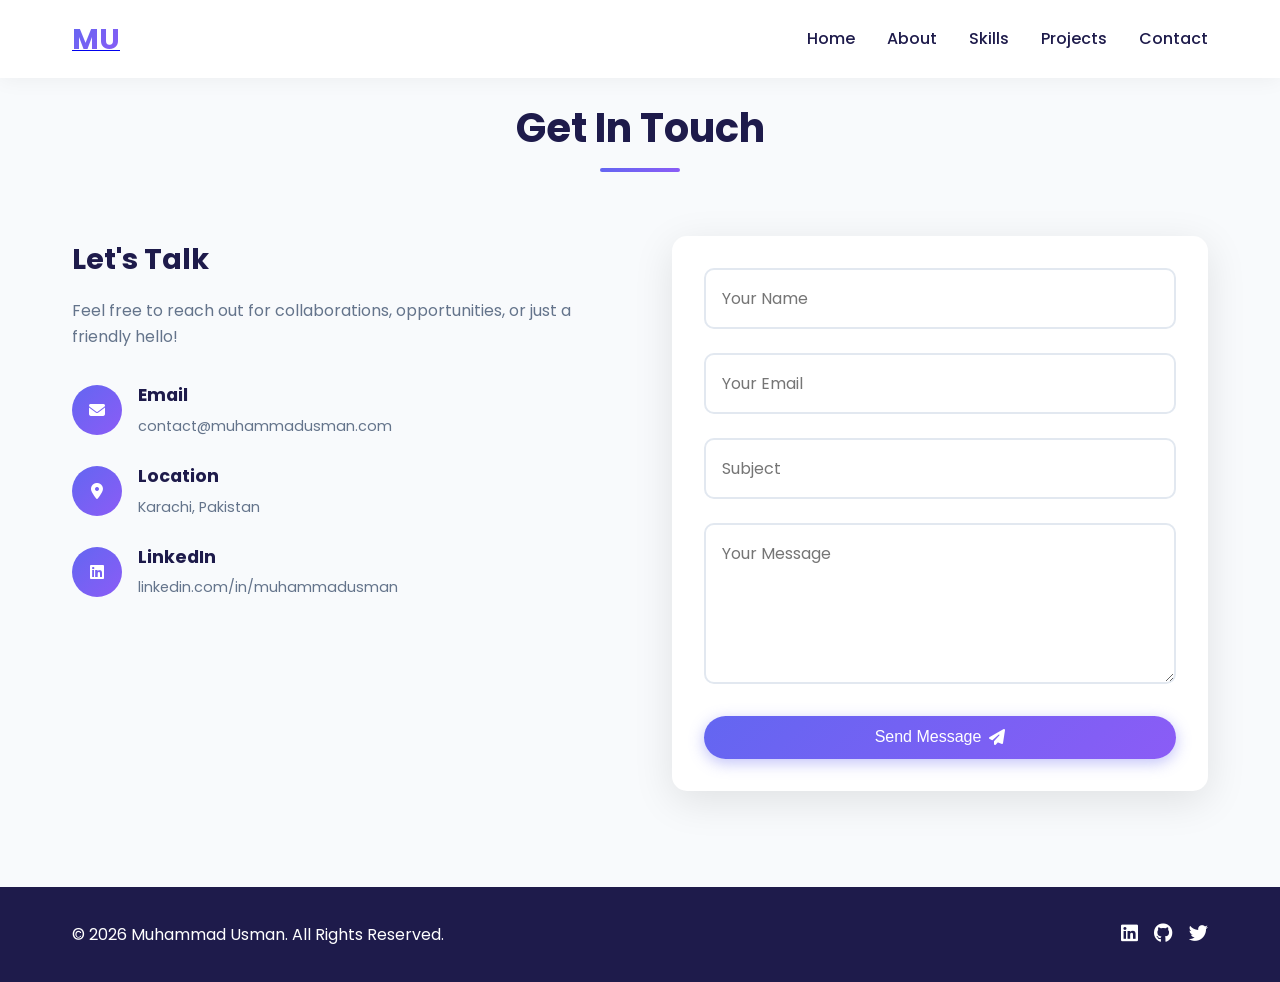
==== pages/contact.html @ c973c75c "Initial commit" ====
<!DOCTYPE html>
<html lang="en">
<head>
    <meta charset="UTF-8">
    <meta name="viewport" content="width=device-width, initial-scale=1.0">
    <title>Muhammad Usman | Contact</title>
    <link rel="stylesheet" href="../style.css">
    <link href="https://fonts.googleapis.com/css2?family=Poppins:wght@300;400;500;600;700&display=swap" rel="stylesheet">
    <link rel="stylesheet" href="https://cdnjs.cloudflare.com/ajax/libs/font-awesome/6.4.0/css/all.min.css">
</head>
<body>

    <!-- Navigation Bar -->
    <nav class="navbar">
        <div class="nav-container">
            <div class="logo">
                <a href="home.html"><span>MU</span></a>
            </div>
            <ul class="nav-menu">
                <li><a href="home.html" class="nav-link">Home</a></li>
                <li><a href="about.html" class="nav-link">About</a></li>
                <li><a href="skills.html" class="nav-link">Skills</a></li>
                <li><a href="projects.html" class="nav-link">Projects</a></li>
                <li><a href="contact.html" class="nav-link active">Contact</a></li>
            </ul>
            <div class="hamburger">
                <span></span>
                <span></span>
                <span></span>
            </div>
        </div>
    </nav>

    <!-- Contact Section -->
    <section class="contact-section page-section">
        <div class="container">
            <div class="section-header">
                <h2>Get In Touch</h2>
                <div class="underline"></div>
            </div>
            <div class="contact-content">
                <div class="contact-info">
                    <h3>Let's Talk</h3>
                    <p>Feel free to reach out for collaborations, opportunities, or just a friendly hello!</p>
                    <div class="contact-items">
                        <div class="contact-item">
                            <div class="contact-icon">
                                <i class="fas fa-envelope"></i>
                            </div>
                            <div class="contact-details">
                                <h4>Email</h4>
                                <span>contact@muhammadusman.com</span>
                            </div>
                        </div>
                        <div class="contact-item">
                            <div class="contact-icon">
                                <i class="fas fa-map-marker-alt"></i>
                            </div>
                            <div class="contact-details">
                                <h4>Location</h4>
                                <span>Karachi, Pakistan</span>
                            </div>
                        </div>
                        <div class="contact-item">
                            <div class="contact-icon">
                                <i class="fab fa-linkedin"></i>
                            </div>
                            <div class="contact-details">
                                <h4>LinkedIn</h4>
                                <span>linkedin.com/in/muhammadusman</span>
                            </div>
                        </div>
                    </div>
                </div>
                <form class="contact-form" id="contactForm">
                    <div class="form-group">
                        <input type="text" name="name" placeholder="Your Name" required>
                    </div>
                    <div class="form-group">
                        <input type="email" name="email" placeholder="Your Email" required>
                    </div>
                    <div class="form-group">
                        <input type="text" name="subject" placeholder="Subject" required>
                    </div>
                    <div class="form-group">
                        <textarea name="message" placeholder="Your Message" rows="5" required></textarea>
                    </div>
                    <button type="submit" class="btn primary-btn form-btn">
                        Send Message <i class="fas fa-paper-plane"></i>
                    </button>
                </form>
            </div>
        </div>
    </section>

    <!-- Footer -->
    <footer>
        <div class="container">
            <div class="footer-content">
                <p>&copy; 2026 Muhammad Usman. All Rights Reserved.</p>
                <div class="footer-social">
                    <a href="#"><i class="fab fa-linkedin"></i></a>
                    <a href="#"><i class="fab fa-github"></i></a>
                    <a href="#"><i class="fab fa-twitter"></i></a>
                </div>
            </div>
        </div>
    </footer>

    <script src="../script.js"></script>
</body>
</html>
---- style.css ----
* {
    margin: 0;
    padding: 0;
    box-sizing: border-box;
}

:root {
    --primary-color: #6366f1;
    --secondary-color: #8b5cf6;
    --dark-color: #1e1b4b;
    --light-color: #f8fafc;
    --text-color: #64748b;
    --gradient: linear-gradient(135deg, #6366f1 0%, #8b5cf6 100%);
    --box-shadow: 0 10px 40px rgba(0,0,0,0.1);
    --transition: all 0.3s ease;
}

html {
    scroll-behavior: smooth;
}

body {
    font-family: 'Poppins', sans-serif;
    background-color: #ffffff;
    color: var(--dark-color);
    line-height: 1.6;
    overflow-x: hidden;
}

.container {
    max-width: 1200px;
    margin: 0 auto;
    padding: 0 2rem;
}

/* Navigation */
.navbar {
    position: fixed;
    top: 0;
    width: 100%;
    z-index: 1000;
    background: rgba(255, 255, 255, 0.95);
    backdrop-filter: blur(10px);
    box-shadow: 0 2px 20px rgba(0,0,0,0.05);
    transition: var(--transition);
}

.nav-container {
    max-width: 1200px;
    margin: 0 auto;
    padding: 1rem 2rem;
    display: flex;
    justify-content: space-between;
    align-items: center;
}

.logo span {
    font-size: 1.8rem;
    font-weight: 700;
    background: var(--gradient);
    -webkit-background-clip: text;
    -webkit-text-fill-color: transparent;
    background-clip: text;
}

.nav-menu {
    display: flex;
    list-style: none;
    gap: 2rem;
}

.nav-link {
    text-decoration: none;
    color: var(--dark-color);
    font-weight: 500;
    position: relative;
    transition: var(--transition);
}

.nav-link::after {
    content: '';
    position: absolute;
    bottom: -5px;
    left: 0;
    width: 0;
    height: 2px;
    background: var(--gradient);
    transition: var(--transition);
}

.nav-link:hover::after,
.nav-link.active::after {
    width: 100%;
}

.nav-link:hover,
.nav-link.active {
    color: var(--primary-color);
}

.hamburger {
    display: none;
    flex-direction: column;
    cursor: pointer;
    gap: 5px;
}

.hamburger span {
    width: 25px;
    height: 3px;
    background: var(--dark-color);
    border-radius: 3px;
    transition: var(--transition);
}

/* Hero Section */
.hero-section {
    min-height: 100vh;
    display: flex;
    align-items: center;
    padding: 6rem 2rem 4rem;
    position: relative;
    background: linear-gradient(135deg, #f5f7ff 0%, #ffffff 100%);
    overflow: hidden;
}

.hero-content {
    max-width: 1200px;
    margin: 0 auto;
    width: 100%;
    display: grid;
    grid-template-columns: 1fr 1fr;
    gap: 4rem;
    align-items: center;
}

.greeting {
    font-size: 1.2rem;
    color: var(--primary-color);
    font-weight: 500;
    margin-bottom: 0.5rem;
}

.name {
    font-size: 3.5rem;
    font-weight: 700;
    line-height: 1.2;
    margin-bottom: 1rem;
    color: var(--dark-color);
}

.typing-container {
    font-size: 1.5rem;
    font-weight: 600;
    color: var(--secondary-color);
    margin-bottom: 1.5rem;
    min-height: 2rem;
}

.typing-text {
    border-right: 2px solid var(--secondary-color);
    padding-right: 5px;
    animation: blink 0.7s infinite;
}

@keyframes blink {
    0%, 100% { border-color: var(--secondary-color); }
    50% { border-color: transparent; }
}

.description {
    font-size: 1.1rem;
    color: var(--text-color);
    margin-bottom: 2rem;
    max-width: 500px;
}

.hero-buttons {
    display: flex;
    gap: 1rem;
    margin-bottom: 2rem;
    flex-wrap: wrap;
}

.btn {
    padding: 0.8rem 1.8rem;
    border-radius: 50px;
    font-weight: 500;
    text-decoration: none;
    display: inline-flex;
    align-items: center;
    gap: 0.5rem;
    transition: var(--transition);
    cursor: pointer;
    border: none;
    font-size: 1rem;
}

.primary-btn {
    background: var(--gradient);
    color: white;
    box-shadow: 0 4px 15px rgba(99, 102, 241, 0.4);
}

.primary-btn:hover {
    transform: translateY(-3px);
    box-shadow: 0 8px 25px rgba(99, 102, 241, 0.5);
}

.secondary-btn {
    background: transparent;
    color: var(--primary-color);
    border: 2px solid var(--primary-color);
}

.secondary-btn:hover {
    background: var(--primary-color);
    color: white;
    transform: translateY(-3px);
}

.social-links {
    display: flex;
    gap: 1rem;
}

.social-links a {
    width: 45px;
    height: 45px;
    border-radius: 50%;
    background: white;
    display: flex;
    align-items: center;
    justify-content: center;
    color: var(--dark-color);
    box-shadow: 0 3px 10px rgba(0,0,0,0.1);
    transition: var(--transition);
}

.social-links a:hover {
    background: var(--gradient);
    color: white;
    transform: translateY(-3px);
}

.hero-image {
    display: flex;
    justify-content: center;
    align-items: center;
}

.profile-circle {
    width: 350px;
    height: 350px;
    border-radius: 50%;
    background: var(--gradient);
    padding: 10px;
    animation: float 6s ease-in-out infinite;
}

.profile-inner {
    width: 100%;
    height: 100%;
    border-radius: 50%;
    background: linear-gradient(135deg, #e0e7ff 0%, #c7d2fe 100%);
    display: flex;
    align-items: center;
    justify-content: center;
}

@keyframes float {
    0%, 100% { transform: translateY(0); }
    50% { transform: translateY(-20px); }
}

.scroll-indicator {
    position: absolute;
    bottom: 2rem;
    left: 50%;
    transform: translateX(-50%);
    text-align: center;
    animation: bounce 2s infinite;
}

.scroll-indicator span {
    display: block;
    font-size: 0.9rem;
    color: var(--text-color);
    margin-bottom: 0.5rem;
}

@keyframes bounce {
    0%, 20%, 50%, 80%, 100% { transform: translateX(-50%) translateY(0); }
    40% { transform: translateX(-50%) translateY(-10px); }
    60% { transform: translateX(-50%) translateY(-5px); }
}

/* Section Common */
section {
    padding: 6rem 0;
}

.section-header {
    text-align: center;
    margin-bottom: 4rem;
}

.section-header h2 {
    font-size: 2.5rem;
    font-weight: 700;
    color: var(--dark-color);
    margin-bottom: 0.5rem;
}

.underline {
    width: 80px;
    height: 4px;
    background: var(--gradient);
    margin: 0 auto;
    border-radius: 2px;
}

/* About Section */
.about-section {
    background: white;
}

.about-content {
    display: grid;
    grid-template-columns: 1fr 1fr;
    gap: 4rem;
    align-items: center;
}

.about-card {
    width: 100%;
    height: 450px;
    background: linear-gradient(135deg, #e0e7ff 0%, #c7d2fe 100%);
    border-radius: 20px;
    box-shadow: var(--box-shadow);
}

.about-text h3 {
    font-size: 1.8rem;
    margin-bottom: 1.5rem;
    color: var(--dark-color);
}

.about-text p {
    color: var(--text-color);
    margin-bottom: 1.5rem;
}

.about-info {
    display: grid;
    grid-template-columns: 1fr 1fr;
    gap: 1rem;
    margin-top: 1.5rem;
}

.info-item span {
    color: var(--text-color);
}

/* Skills Section */
.skills-section {
    background: #f8fafc;
}

.skills-grid {
    display: grid;
    grid-template-columns: repeat(auto-fit, minmax(250px, 1fr));
    gap: 2rem;
}

.skill-card {
    background: white;
    padding: 2rem;
    border-radius: 15px;
    text-align: center;
    box-shadow: var(--box-shadow);
    transition: var(--transition);
}

.skill-card:hover {
    transform: translateY(-10px);
}

.skill-icon {
    font-size: 3rem;
    margin-bottom: 1rem;
    background: var(--gradient);
    -webkit-background-clip: text;
    -webkit-text-fill-color: transparent;
    background-clip: text;
}

.skill-card h4 {
    margin-bottom: 1rem;
    font-size: 1.2rem;
}

.skill-bar {
    width: 100%;
    height: 8px;
    background: #e2e8f0;
    border-radius: 10px;
    overflow: hidden;
}

.skill-progress {
    height: 100%;
    background: var(--gradient);
    border-radius: 10px;
    width: 0;
    transition: width 1.5s ease;
}

/* Projects Section */
.projects-section {
    background: white;
}

.projects-grid {
    display: grid;
    grid-template-columns: repeat(auto-fit, minmax(320px, 1fr));
    gap: 2rem;
}

.project-card {
    background: white;
    border-radius: 15px;
    overflow: hidden;
    box-shadow: var(--box-shadow);
    transition: var(--transition);
}

.project-card:hover {
    transform: translateY(-10px);
}

.project-image {
    height: 200px;
    background: linear-gradient(135deg, #e0e7ff 0%, #c7d2fe 100%);
    position: relative;
}

.project-overlay {
    position: absolute;
    top: 0;
    left: 0;
    width: 100%;
    height: 100%;
    background: rgba(99, 102, 241, 0.9);
    display: flex;
    align-items: center;
    justify-content: center;
    opacity: 0;
    transition: var(--transition);
}

.project-card:hover .project-overlay {
    opacity: 1;
}

.project-links {
    display: flex;
    gap: 1rem;
}

.project-link {
    width: 50px;
    height: 50px;
    background: white;
    border-radius: 50%;
    display: flex;
    align-items: center;
    justify-content: center;
    color: var(--primary-color);
    transition: var(--transition);
}

.project-link:hover {
    transform: scale(1.1);
}

.project-info {
    padding: 1.5rem;
}

.project-info h3 {
    margin-bottom: 0.5rem;
    color: var(--dark-color);
}

.project-info p {
    color: var(--text-color);
    font-size: 0.9rem;
    margin-bottom: 1rem;
}

.project-tags {
    display: flex;
    gap: 0.5rem;
    flex-wrap: wrap;
}

.tag {
    padding: 0.3rem 0.8rem;
    background: #f1f5f9;
    border-radius: 20px;
    font-size: 0.8rem;
    color: var(--primary-color);
}

/* Contact Section */
.contact-section {
    background: #f8fafc;
}

.contact-content {
    display: grid;
    grid-template-columns: 1fr 1fr;
    gap: 4rem;
}

.contact-info h3 {
    font-size: 1.8rem;
    margin-bottom: 1rem;
}

.contact-info p {
    color: var(--text-color);
    margin-bottom: 2rem;
}

.contact-item {
    display: flex;
    align-items: center;
    gap: 1rem;
    margin-bottom: 1.5rem;
}

.contact-icon {
    width: 50px;
    height: 50px;
    background: var(--gradient);
    border-radius: 50%;
    display: flex;
    align-items: center;
    justify-content: center;
    color: white;
}

.contact-details h4 {
    font-size: 1.1rem;
    margin-bottom: 0.2rem;
}

.contact-details span {
    color: var(--text-color);
    font-size: 0.9rem;
}

.contact-form {
    background: white;
    padding: 2rem;
    border-radius: 15px;
    box-shadow: var(--box-shadow);
}

.form-group {
    margin-bottom: 1.5rem;
}

.form-group input,
.form-group textarea {
    width: 100%;
    padding: 1rem;
    border: 2px solid #e2e8f0;
    border-radius: 10px;
    font-family: inherit;
    font-size: 1rem;
    transition: var(--transition);
}

.form-group input:focus,
.form-group textarea:focus {
    outline: none;
    border-color: var(--primary-color);
}

.form-btn {
    width: 100%;
    justify-content: center;
}

/* Footer */
footer {
    background: var(--dark-color);
    color: white;
    padding: 2rem 0;
}

.footer-content {
    display: flex;
    justify-content: space-between;
    align-items: center;
    flex-wrap: wrap;
    gap: 1rem;
}

.footer-social {
    display: flex;
    gap: 1rem;
}

.footer-social a {
    color: white;
    font-size: 1.2rem;
    transition: var(--transition);
}

.footer-social a:hover {
    color: var(--primary-color);
}

/* Back to Top */
.back-to-top {
    position: fixed;
    bottom: 2rem;
    right: 2rem;
    width: 50px;
    height: 50px;
    background: var(--gradient);
    border: none;
    border-radius: 50%;
    color: white;
    cursor: pointer;
    font-size: 1.2rem;
    box-shadow: 0 4px 15px rgba(99, 102, 241, 0.4);
    transition: var(--transition);
    opacity: 0;
    visibility: hidden;
    z-index: 999;
}

.back-to-top:hover {
    transform: translateY(-3px);
    box-shadow: 0 8px 25px rgba(99, 102, 241, 0.5);
}

/* Responsive Design */
@media (max-width: 992px) {
    .hero-content {
        grid-template-columns: 1fr;
        text-align: center;
        gap: 3rem;
    }

    .hero-text {
        order: 2;
    }

    .hero-image {
        order: 1;
    }

    .profile-circle {
        width: 280px;
        height: 280px;
    }

    .about-content {
        grid-template-columns: 1fr;
        gap: 3rem;
    }

    .contact-content {
        grid-template-columns: 1fr;
        gap: 3rem;
    }

    .hero-buttons {
        justify-content: center;
    }

    .social-links {
        justify-content: center;
    }
}

@media (max-width: 768px) {
    .nav-menu {
        position: fixed;
        left: -100%;
        top: 70px;
        flex-direction: column;
        background-color: white;
        width: 100%;
        text-align: center;
        transition: 0.3s;
        box-shadow: 0 10px 27px rgba(0, 0, 0, 0.05);
        padding: 2rem 0;
    }

    .nav-menu.active {
        left: 0;
    }

    .hamburger {
        display: flex;
    }

    .name {
        font-size: 2.5rem;
    }

    .typing-container {
        font-size: 1.2rem;
    }

    .section-header h2 {
        font-size: 2rem;
    }
}

@media (max-width: 576px) {
    .container {
        padding: 0 1rem;
    }

    .name {
        font-size: 2rem;
    }

    .profile-circle {
        width: 220px;
        height: 220px;
    }

    .skills-grid {
        grid-template-columns: 1fr;
    }

    .projects-grid {
        grid-template-columns: 1fr;
    }

    .about-info {
        grid-template-columns: 1fr;
    }
}
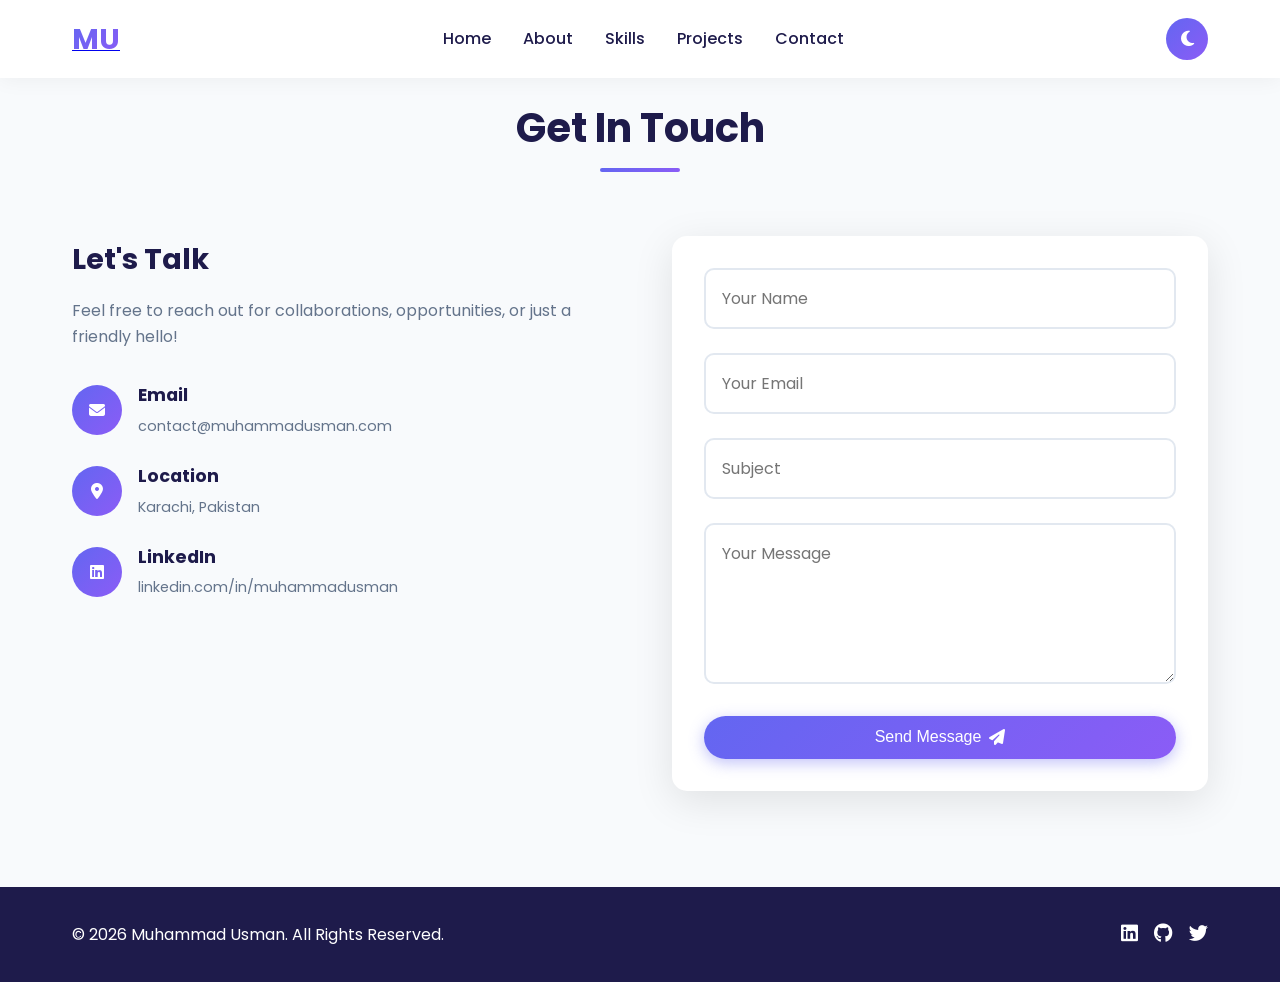
==== commit 6d85c51c: "Minnor Changes added" ====
--- a/pages/contact.html
+++ b/pages/contact.html
@@ -23,6 +23,9 @@
                 <li><a href="projects.html" class="nav-link">Projects</a></li>
                 <li><a href="contact.html" class="nav-link active">Contact</a></li>
             </ul>
+            <div class="theme-toggle">
+                <i class="fas fa-moon"></i>
+            </div>
             <div class="hamburger">
                 <span></span>
                 <span></span>
--- a/style.css
+++ b/style.css
@@ -1,7 +1,7 @@
 * {
-    margin: 0;
-    padding: 0;
-    box-sizing: border-box;
+  margin: 0;
+  padding: 0;
+  box-sizing: border-box;
 }
 
 :root {
@@ -13,741 +13,810 @@
     --gradient: linear-gradient(135deg, #6366f1 0%, #8b5cf6 100%);
     --box-shadow: 0 10px 40px rgba(0,0,0,0.1);
     --transition: all 0.3s ease;
+    
+    /* Light theme default */
+    --bg-primary: #ffffff;
+    --bg-secondary: #f8fafc;
+    --text-primary: #1e1b4b;
+    --text-secondary: #64748b;
+    --navbar-bg: rgba(255, 255, 255, 0.95);
+    --card-bg: #ffffff;
+    --border-color: #e2e8f0;
+}
+
+[data-theme="dark"] {
+    --bg-primary: #0f172a;
+    --bg-secondary: #1e293b;
+    --text-primary: #f8fafc;
+    --text-secondary: #94a3b8;
+    --navbar-bg: rgba(15, 23, 42, 0.95);
+    --card-bg: #1e293b;
+    --border-color: #334155;
+    --box-shadow: 0 10px 40px rgba(0,0,0,0.3);
 }
 
 html {
-    scroll-behavior: smooth;
+  scroll-behavior: smooth;
 }
 
 body {
-    font-family: 'Poppins', sans-serif;
-    background-color: #ffffff;
-    color: var(--dark-color);
-    line-height: 1.6;
-    overflow-x: hidden;
+  font-family: "Poppins", sans-serif;
+  background-color: var(--bg-primary);
+  color: var(--text-primary);
+  line-height: 1.6;
+  overflow-x: hidden;
+  transition: var(--transition);
 }
 
 .container {
-    max-width: 1200px;
-    margin: 0 auto;
-    padding: 0 2rem;
+  max-width: 1200px;
+  margin: 0 auto;
+  padding: 0 2rem;
 }
 
 /* Navigation */
 .navbar {
-    position: fixed;
-    top: 0;
-    width: 100%;
-    z-index: 1000;
-    background: rgba(255, 255, 255, 0.95);
-    backdrop-filter: blur(10px);
-    box-shadow: 0 2px 20px rgba(0,0,0,0.05);
-    transition: var(--transition);
+  position: fixed;
+  top: 0;
+  width: 100%;
+  z-index: 1000;
+  background: var(--navbar-bg);
+  backdrop-filter: blur(10px);
+  box-shadow: 0 2px 20px rgba(0, 0, 0, 0.05);
+  transition: var(--transition);
 }
 
 .nav-container {
-    max-width: 1200px;
-    margin: 0 auto;
-    padding: 1rem 2rem;
-    display: flex;
-    justify-content: space-between;
-    align-items: center;
-}
-
-.logo span {
-    font-size: 1.8rem;
-    font-weight: 700;
+  max-width: 1200px;
+  margin: 0 auto;
+  padding: 1rem 2rem;
+  display: flex;
+  justify-content: space-between;
+  align-items: center;
+  gap: 1.5rem;
+}
+
+/* Theme Toggle Button */
+.theme-toggle {
     background: var(--gradient);
-    -webkit-background-clip: text;
-    -webkit-text-fill-color: transparent;
-    background-clip: text;
-}
-
-.nav-menu {
-    display: flex;
-    list-style: none;
-    gap: 2rem;
-}
-
-.nav-link {
-    text-decoration: none;
-    color: var(--dark-color);
-    font-weight: 500;
-    position: relative;
-    transition: var(--transition);
-}
-
-.nav-link::after {
-    content: '';
-    position: absolute;
-    bottom: -5px;
-    left: 0;
-    width: 0;
-    height: 2px;
-    background: var(--gradient);
-    transition: var(--transition);
-}
-
-.nav-link:hover::after,
-.nav-link.active::after {
-    width: 100%;
-}
-
-.nav-link:hover,
-.nav-link.active {
-    color: var(--primary-color);
-}
-
-.hamburger {
-    display: none;
-    flex-direction: column;
-    cursor: pointer;
-    gap: 5px;
-}
-
-.hamburger span {
-    width: 25px;
-    height: 3px;
-    background: var(--dark-color);
-    border-radius: 3px;
-    transition: var(--transition);
-}
-
-/* Hero Section */
-.hero-section {
-    min-height: 100vh;
-    display: flex;
-    align-items: center;
-    padding: 6rem 2rem 4rem;
-    position: relative;
-    background: linear-gradient(135deg, #f5f7ff 0%, #ffffff 100%);
-    overflow: hidden;
-}
-
-.hero-content {
-    max-width: 1200px;
-    margin: 0 auto;
-    width: 100%;
-    display: grid;
-    grid-template-columns: 1fr 1fr;
-    gap: 4rem;
-    align-items: center;
-}
-
-.greeting {
-    font-size: 1.2rem;
-    color: var(--primary-color);
-    font-weight: 500;
-    margin-bottom: 0.5rem;
-}
-
-.name {
-    font-size: 3.5rem;
-    font-weight: 700;
-    line-height: 1.2;
-    margin-bottom: 1rem;
-    color: var(--dark-color);
-}
-
-.typing-container {
-    font-size: 1.5rem;
-    font-weight: 600;
-    color: var(--secondary-color);
-    margin-bottom: 1.5rem;
-    min-height: 2rem;
-}
-
-.typing-text {
-    border-right: 2px solid var(--secondary-color);
-    padding-right: 5px;
-    animation: blink 0.7s infinite;
-}
-
-@keyframes blink {
-    0%, 100% { border-color: var(--secondary-color); }
-    50% { border-color: transparent; }
-}
-
-.description {
-    font-size: 1.1rem;
-    color: var(--text-color);
-    margin-bottom: 2rem;
-    max-width: 500px;
-}
-
-.hero-buttons {
-    display: flex;
-    gap: 1rem;
-    margin-bottom: 2rem;
-    flex-wrap: wrap;
-}
-
-.btn {
-    padding: 0.8rem 1.8rem;
-    border-radius: 50px;
-    font-weight: 500;
-    text-decoration: none;
-    display: inline-flex;
-    align-items: center;
-    gap: 0.5rem;
-    transition: var(--transition);
-    cursor: pointer;
     border: none;
-    font-size: 1rem;
-}
-
-.primary-btn {
-    background: var(--gradient);
-    color: white;
-    box-shadow: 0 4px 15px rgba(99, 102, 241, 0.4);
-}
-
-.primary-btn:hover {
-    transform: translateY(-3px);
-    box-shadow: 0 8px 25px rgba(99, 102, 241, 0.5);
-}
-
-.secondary-btn {
-    background: transparent;
-    color: var(--primary-color);
-    border: 2px solid var(--primary-color);
-}
-
-.secondary-btn:hover {
-    background: var(--primary-color);
-    color: white;
-    transform: translateY(-3px);
-}
-
-.social-links {
-    display: flex;
-    gap: 1rem;
-}
-
-.social-links a {
-    width: 45px;
-    height: 45px;
-    border-radius: 50%;
-    background: white;
-    display: flex;
-    align-items: center;
-    justify-content: center;
-    color: var(--dark-color);
-    box-shadow: 0 3px 10px rgba(0,0,0,0.1);
-    transition: var(--transition);
-}
-
-.social-links a:hover {
-    background: var(--gradient);
-    color: white;
-    transform: translateY(-3px);
-}
-
-.hero-image {
-    display: flex;
-    justify-content: center;
-    align-items: center;
-}
-
-.profile-circle {
-    width: 350px;
-    height: 350px;
-    border-radius: 50%;
-    background: var(--gradient);
-    padding: 10px;
-    animation: float 6s ease-in-out infinite;
-}
-
-.profile-inner {
-    width: 100%;
-    height: 100%;
-    border-radius: 50%;
-    background: linear-gradient(135deg, #e0e7ff 0%, #c7d2fe 100%);
-    display: flex;
-    align-items: center;
-    justify-content: center;
-}
-
-@keyframes float {
-    0%, 100% { transform: translateY(0); }
-    50% { transform: translateY(-20px); }
-}
-
-.scroll-indicator {
-    position: absolute;
-    bottom: 2rem;
-    left: 50%;
-    transform: translateX(-50%);
-    text-align: center;
-    animation: bounce 2s infinite;
-}
-
-.scroll-indicator span {
-    display: block;
-    font-size: 0.9rem;
-    color: var(--text-color);
-    margin-bottom: 0.5rem;
-}
-
-@keyframes bounce {
-    0%, 20%, 50%, 80%, 100% { transform: translateX(-50%) translateY(0); }
-    40% { transform: translateX(-50%) translateY(-10px); }
-    60% { transform: translateX(-50%) translateY(-5px); }
-}
-
-/* Section Common */
-section {
-    padding: 6rem 0;
-}
-
-.section-header {
-    text-align: center;
-    margin-bottom: 4rem;
-}
-
-.section-header h2 {
-    font-size: 2.5rem;
-    font-weight: 700;
-    color: var(--dark-color);
-    margin-bottom: 0.5rem;
-}
-
-.underline {
-    width: 80px;
-    height: 4px;
-    background: var(--gradient);
-    margin: 0 auto;
-    border-radius: 2px;
-}
-
-/* About Section */
-.about-section {
-    background: white;
-}
-
-.about-content {
-    display: grid;
-    grid-template-columns: 1fr 1fr;
-    gap: 4rem;
-    align-items: center;
-}
-
-.about-card {
-    width: 100%;
-    height: 450px;
-    background: linear-gradient(135deg, #e0e7ff 0%, #c7d2fe 100%);
-    border-radius: 20px;
-    box-shadow: var(--box-shadow);
-}
-
-.about-text h3 {
-    font-size: 1.8rem;
-    margin-bottom: 1.5rem;
-    color: var(--dark-color);
-}
-
-.about-text p {
-    color: var(--text-color);
-    margin-bottom: 1.5rem;
-}
-
-.about-info {
-    display: grid;
-    grid-template-columns: 1fr 1fr;
-    gap: 1rem;
-    margin-top: 1.5rem;
-}
-
-.info-item span {
-    color: var(--text-color);
-}
-
-/* Skills Section */
-.skills-section {
-    background: #f8fafc;
-}
-
-.skills-grid {
-    display: grid;
-    grid-template-columns: repeat(auto-fit, minmax(250px, 1fr));
-    gap: 2rem;
-}
-
-.skill-card {
-    background: white;
-    padding: 2rem;
-    border-radius: 15px;
-    text-align: center;
-    box-shadow: var(--box-shadow);
-    transition: var(--transition);
-}
-
-.skill-card:hover {
-    transform: translateY(-10px);
-}
-
-.skill-icon {
-    font-size: 3rem;
-    margin-bottom: 1rem;
-    background: var(--gradient);
-    -webkit-background-clip: text;
-    -webkit-text-fill-color: transparent;
-    background-clip: text;
-}
-
-.skill-card h4 {
-    margin-bottom: 1rem;
-    font-size: 1.2rem;
-}
-
-.skill-bar {
-    width: 100%;
-    height: 8px;
-    background: #e2e8f0;
-    border-radius: 10px;
-    overflow: hidden;
-}
-
-.skill-progress {
-    height: 100%;
-    background: var(--gradient);
-    border-radius: 10px;
-    width: 0;
-    transition: width 1.5s ease;
-}
-
-/* Projects Section */
-.projects-section {
-    background: white;
-}
-
-.projects-grid {
-    display: grid;
-    grid-template-columns: repeat(auto-fit, minmax(320px, 1fr));
-    gap: 2rem;
-}
-
-.project-card {
-    background: white;
-    border-radius: 15px;
-    overflow: hidden;
-    box-shadow: var(--box-shadow);
-    transition: var(--transition);
-}
-
-.project-card:hover {
-    transform: translateY(-10px);
-}
-
-.project-image {
-    height: 200px;
-    background: linear-gradient(135deg, #e0e7ff 0%, #c7d2fe 100%);
-    position: relative;
-}
-
-.project-overlay {
-    position: absolute;
-    top: 0;
-    left: 0;
-    width: 100%;
-    height: 100%;
-    background: rgba(99, 102, 241, 0.9);
-    display: flex;
-    align-items: center;
-    justify-content: center;
-    opacity: 0;
-    transition: var(--transition);
-}
-
-.project-card:hover .project-overlay {
-    opacity: 1;
-}
-
-.project-links {
-    display: flex;
-    gap: 1rem;
-}
-
-.project-link {
-    width: 50px;
-    height: 50px;
-    background: white;
+    width: 42px;
+    height: 42px;
     border-radius: 50%;
     display: flex;
     align-items: center;
     justify-content: center;
-    color: var(--primary-color);
+    cursor: pointer;
     transition: var(--transition);
+    color: white;
+    font-size: 1.1rem;
+    z-index: 1001;
+}
+
+.theme-toggle:hover {
+    transform: scale(1.1);
+    box-shadow: 0 4px 15px rgba(99, 102, 241, 0.4);
+}
+
+.theme-toggle i {
+    transition: transform 0.5s ease;
+}
+
+.logo span {
+  font-size: 1.8rem;
+  font-weight: 700;
+  background: var(--gradient);
+  -webkit-background-clip: text;
+  -webkit-text-fill-color: transparent;
+  background-clip: text;
+}
+
+.nav-menu {
+  display: flex;
+  list-style: none;
+  gap: 2rem;
+}
+
+.nav-link {
+  text-decoration: none;
+  color: var(--text-primary);
+  font-weight: 500;
+  position: relative;
+  transition: var(--transition);
+}
+
+.nav-link::after {
+  content: "";
+  position: absolute;
+  bottom: -5px;
+  left: 0;
+  width: 0;
+  height: 2px;
+  background: var(--gradient);
+  transition: var(--transition);
+}
+
+.nav-link:hover::after,
+.nav-link.active::after {
+  width: 100%;
+}
+
+.nav-link:hover,
+.nav-link.active {
+  color: var(--primary-color);
+}
+
+.hamburger {
+  display: none;
+  flex-direction: column;
+  cursor: pointer;
+  gap: 5px;
+}
+
+.hamburger span {
+  width: 25px;
+  height: 3px;
+  background: var(--dark-color);
+  border-radius: 3px;
+  transition: var(--transition);
+}
+
+/* Hero Section */
+.hero-section {
+  min-height: 100vh;
+  display: flex;
+  align-items: center;
+  padding: 6rem 2rem 4rem;
+  position: relative;
+  background: var(--bg-primary);
+  overflow: hidden;
+  transition: var(--transition);
+}
+
+.hero-content {
+  max-width: 1200px;
+  margin: 0 auto;
+  width: 100%;
+  display: grid;
+  grid-template-columns: 1fr 1fr;
+  gap: 4rem;
+  align-items: center;
+}
+
+.greeting {
+  font-size: 1.2rem;
+  color: var(--primary-color);
+  font-weight: 500;
+  margin-bottom: 0.5rem;
+}
+
+.name {
+  font-size: 3.5rem;
+  font-weight: 700;
+  line-height: 1.2;
+  margin-bottom: 1rem;
+  color: var(--text-primary);
+}
+
+.typing-container {
+  font-size: 1.5rem;
+  font-weight: 600;
+  color: var(--secondary-color);
+  margin-bottom: 1.5rem;
+  min-height: 2rem;
+}
+
+.typing-text {
+  border-right: 2px solid var(--secondary-color);
+  padding-right: 5px;
+  animation: blink 0.7s infinite;
+}
+
+@keyframes blink {
+  0%,
+  100% {
+    border-color: var(--secondary-color);
+  }
+  50% {
+    border-color: transparent;
+  }
+}
+
+.description {
+  font-size: 1.1rem;
+  color: var(--text-color);
+  margin-bottom: 2rem;
+  max-width: 500px;
+}
+
+.hero-buttons {
+  display: flex;
+  gap: 1rem;
+  margin-bottom: 2rem;
+  flex-wrap: wrap;
+}
+
+.btn {
+  padding: 0.8rem 1.8rem;
+  border-radius: 50px;
+  font-weight: 500;
+  text-decoration: none;
+  display: inline-flex;
+  align-items: center;
+  gap: 0.5rem;
+  transition: var(--transition);
+  cursor: pointer;
+  border: none;
+  font-size: 1rem;
+}
+
+.primary-btn {
+  background: var(--gradient);
+  color: white;
+  box-shadow: 0 4px 15px rgba(99, 102, 241, 0.4);
+}
+
+.primary-btn:hover {
+  transform: translateY(-3px);
+  box-shadow: 0 8px 25px rgba(99, 102, 241, 0.5);
+}
+
+.secondary-btn {
+  background: transparent;
+  color: var(--primary-color);
+  border: 2px solid var(--primary-color);
+}
+
+.secondary-btn:hover {
+  background: var(--primary-color);
+  color: white;
+  transform: translateY(-3px);
+}
+
+.social-links {
+  display: flex;
+  gap: 1rem;
+}
+
+.social-links a {
+  width: 45px;
+  height: 45px;
+  border-radius: 50%;
+  background: white;
+  display: flex;
+  align-items: center;
+  justify-content: center;
+  color: var(--dark-color);
+  box-shadow: 0 3px 10px rgba(0, 0, 0, 0.1);
+  transition: var(--transition);
+}
+
+.social-links a:hover {
+  background: var(--gradient);
+  color: white;
+  transform: translateY(-3px);
+}
+
+.hero-image {
+  display: flex;
+  justify-content: center;
+  align-items: center;
+}
+
+.profile-circle {
+  width: 350px;
+  height: 350px;
+  border-radius: 50%;
+  background: var(--gradient);
+  padding: 10px;
+  animation: float 6s ease-in-out infinite;
+}
+
+.profile-inner {
+  width: 100%;
+  height: 100%;
+  border-radius: 50%;
+  background: linear-gradient(135deg, #e0e7ff 0%, #c7d2fe 100%);
+  display: flex;
+  align-items: center;
+  justify-content: center;
+}
+
+@keyframes float {
+  0%,
+  100% {
+    transform: translateY(0);
+  }
+  50% {
+    transform: translateY(-20px);
+  }
+}
+
+.scroll-indicator {
+  position: absolute;
+  bottom: 2rem;
+  left: 50%;
+  transform: translateX(-50%);
+  text-align: center;
+  animation: bounce 2s infinite;
+}
+
+.scroll-indicator span {
+  display: block;
+  font-size: 0.9rem;
+  color: var(--text-color);
+  margin-bottom: 0.5rem;
+}
+
+@keyframes bounce {
+  0%,
+  20%,
+  50%,
+  80%,
+  100% {
+    transform: translateX(-50%) translateY(0);
+  }
+  40% {
+    transform: translateX(-50%) translateY(-10px);
+  }
+  60% {
+    transform: translateX(-50%) translateY(-5px);
+  }
+}
+
+/* Section Common */
+section {
+  padding: 6rem 0;
+}
+
+.section-header {
+  text-align: center;
+  margin-bottom: 4rem;
+}
+
+.section-header h2 {
+  font-size: 2.5rem;
+  font-weight: 700;
+  color: var(--dark-color);
+  margin-bottom: 0.5rem;
+}
+
+.underline {
+  width: 80px;
+  height: 4px;
+  background: var(--gradient);
+  margin: 0 auto;
+  border-radius: 2px;
+}
+
+/* About Section */
+.about-section {
+  background: white;
+}
+
+.about-content {
+  display: grid;
+  grid-template-columns: 1fr 1fr;
+  gap: 4rem;
+  align-items: center;
+}
+
+.about-card {
+  width: 100%;
+  height: 450px;
+  background: linear-gradient(135deg, #e0e7ff 0%, #c7d2fe 100%);
+  border-radius: 20px;
+  box-shadow: var(--box-shadow);
+}
+
+.about-text h3 {
+  font-size: 1.8rem;
+  margin-bottom: 1.5rem;
+  color: var(--dark-color);
+}
+
+.about-text p {
+  color: var(--text-color);
+  margin-bottom: 1.5rem;
+}
+
+.about-info {
+  display: grid;
+  grid-template-columns: 1fr 1fr;
+  gap: 1rem;
+  margin-top: 1.5rem;
+}
+
+.info-item span {
+  color: var(--text-color);
+}
+
+/* Skills Section */
+.skills-section {
+  background: #f8fafc;
+}
+
+.skills-grid {
+  display: grid;
+  grid-template-columns: repeat(auto-fit, minmax(250px, 1fr));
+  gap: 2rem;
+}
+
+.skill-card {
+  background: white;
+  padding: 2rem;
+  border-radius: 15px;
+  text-align: center;
+  box-shadow: var(--box-shadow);
+  transition: var(--transition);
+}
+
+.skill-card:hover {
+  transform: translateY(-10px);
+}
+
+.skill-icon {
+  font-size: 3rem;
+  margin-bottom: 1rem;
+  background: var(--gradient);
+  -webkit-background-clip: text;
+  -webkit-text-fill-color: transparent;
+  background-clip: text;
+}
+
+.skill-card h4 {
+  margin-bottom: 1rem;
+  font-size: 1.2rem;
+}
+
+.skill-bar {
+  width: 100%;
+  height: 8px;
+  background: #e2e8f0;
+  border-radius: 10px;
+  overflow: hidden;
+}
+
+.skill-progress {
+  height: 100%;
+  background: var(--gradient);
+  border-radius: 10px;
+  width: 0;
+  transition: width 1.5s ease;
+}
+
+/* Projects Section */
+.projects-section {
+  background: white;
+}
+
+.projects-grid {
+  display: grid;
+  grid-template-columns: repeat(auto-fit, minmax(320px, 1fr));
+  gap: 2rem;
+}
+
+.project-card {
+  background: white;
+  border-radius: 15px;
+  overflow: hidden;
+  box-shadow: var(--box-shadow);
+  transition: var(--transition);
+}
+
+.project-card:hover {
+  transform: translateY(-10px);
+}
+
+.project-image {
+  height: 200px;
+  background: linear-gradient(135deg, #e0e7ff 0%, #c7d2fe 100%);
+  position: relative;
+}
+
+.project-overlay {
+  position: absolute;
+  top: 0;
+  left: 0;
+  width: 100%;
+  height: 100%;
+  background: rgba(99, 102, 241, 0.9);
+  display: flex;
+  align-items: center;
+  justify-content: center;
+  opacity: 0;
+  transition: var(--transition);
+}
+
+.project-card:hover .project-overlay {
+  opacity: 1;
+}
+
+.project-links {
+  display: flex;
+  gap: 1rem;
+}
+
+.project-link {
+  width: 50px;
+  height: 50px;
+  background: white;
+  border-radius: 50%;
+  display: flex;
+  align-items: center;
+  justify-content: center;
+  color: var(--primary-color);
+  transition: var(--transition);
 }
 
 .project-link:hover {
-    transform: scale(1.1);
+  transform: scale(1.1);
 }
 
 .project-info {
-    padding: 1.5rem;
+  padding: 1.5rem;
 }
 
 .project-info h3 {
-    margin-bottom: 0.5rem;
-    color: var(--dark-color);
+  margin-bottom: 0.5rem;
+  color: var(--dark-color);
 }
 
 .project-info p {
-    color: var(--text-color);
-    font-size: 0.9rem;
-    margin-bottom: 1rem;
+  color: var(--text-color);
+  font-size: 0.9rem;
+  margin-bottom: 1rem;
 }
 
 .project-tags {
-    display: flex;
-    gap: 0.5rem;
-    flex-wrap: wrap;
+  display: flex;
+  gap: 0.5rem;
+  flex-wrap: wrap;
 }
 
 .tag {
-    padding: 0.3rem 0.8rem;
-    background: #f1f5f9;
-    border-radius: 20px;
-    font-size: 0.8rem;
-    color: var(--primary-color);
+  padding: 0.3rem 0.8rem;
+  background: #f1f5f9;
+  border-radius: 20px;
+  font-size: 0.8rem;
+  color: var(--primary-color);
 }
 
 /* Contact Section */
 .contact-section {
-    background: #f8fafc;
+  background: #f8fafc;
 }
 
 .contact-content {
-    display: grid;
-    grid-template-columns: 1fr 1fr;
-    gap: 4rem;
+  display: grid;
+  grid-template-columns: 1fr 1fr;
+  gap: 4rem;
 }
 
 .contact-info h3 {
-    font-size: 1.8rem;
-    margin-bottom: 1rem;
+  font-size: 1.8rem;
+  margin-bottom: 1rem;
 }
 
 .contact-info p {
-    color: var(--text-color);
-    margin-bottom: 2rem;
+  color: var(--text-color);
+  margin-bottom: 2rem;
 }
 
 .contact-item {
-    display: flex;
-    align-items: center;
-    gap: 1rem;
-    margin-bottom: 1.5rem;
+  display: flex;
+  align-items: center;
+  gap: 1rem;
+  margin-bottom: 1.5rem;
 }
 
 .contact-icon {
-    width: 50px;
-    height: 50px;
-    background: var(--gradient);
-    border-radius: 50%;
-    display: flex;
-    align-items: center;
-    justify-content: center;
-    color: white;
+  width: 50px;
+  height: 50px;
+  background: var(--gradient);
+  border-radius: 50%;
+  display: flex;
+  align-items: center;
+  justify-content: center;
+  color: white;
 }
 
 .contact-details h4 {
-    font-size: 1.1rem;
-    margin-bottom: 0.2rem;
+  font-size: 1.1rem;
+  margin-bottom: 0.2rem;
 }
 
 .contact-details span {
-    color: var(--text-color);
-    font-size: 0.9rem;
+  color: var(--text-color);
+  font-size: 0.9rem;
 }
 
 .contact-form {
-    background: white;
-    padding: 2rem;
-    border-radius: 15px;
-    box-shadow: var(--box-shadow);
+  background: white;
+  padding: 2rem;
+  border-radius: 15px;
+  box-shadow: var(--box-shadow);
 }
 
 .form-group {
-    margin-bottom: 1.5rem;
+  margin-bottom: 1.5rem;
 }
 
 .form-group input,
 .form-group textarea {
-    width: 100%;
-    padding: 1rem;
-    border: 2px solid #e2e8f0;
-    border-radius: 10px;
-    font-family: inherit;
-    font-size: 1rem;
-    transition: var(--transition);
+  width: 100%;
+  padding: 1rem;
+  border: 2px solid #e2e8f0;
+  border-radius: 10px;
+  font-family: inherit;
+  font-size: 1rem;
+  transition: var(--transition);
 }
 
 .form-group input:focus,
 .form-group textarea:focus {
-    outline: none;
-    border-color: var(--primary-color);
+  outline: none;
+  border-color: var(--primary-color);
 }
 
 .form-btn {
-    width: 100%;
-    justify-content: center;
+  width: 100%;
+  justify-content: center;
 }
 
 /* Footer */
 footer {
-    background: var(--dark-color);
-    color: white;
-    padding: 2rem 0;
+  background: var(--dark-color);
+  color: white;
+  padding: 2rem 0;
 }
 
 .footer-content {
-    display: flex;
-    justify-content: space-between;
-    align-items: center;
-    flex-wrap: wrap;
-    gap: 1rem;
+  display: flex;
+  justify-content: space-between;
+  align-items: center;
+  flex-wrap: wrap;
+  gap: 1rem;
 }
 
 .footer-social {
-    display: flex;
-    gap: 1rem;
+  display: flex;
+  gap: 1rem;
 }
 
 .footer-social a {
-    color: white;
-    font-size: 1.2rem;
-    transition: var(--transition);
+  color: white;
+  font-size: 1.2rem;
+  transition: var(--transition);
 }
 
 .footer-social a:hover {
-    color: var(--primary-color);
+  color: var(--primary-color);
 }
 
 /* Back to Top */
 .back-to-top {
-    position: fixed;
-    bottom: 2rem;
-    right: 2rem;
-    width: 50px;
-    height: 50px;
-    background: var(--gradient);
-    border: none;
-    border-radius: 50%;
-    color: white;
-    cursor: pointer;
-    font-size: 1.2rem;
-    box-shadow: 0 4px 15px rgba(99, 102, 241, 0.4);
-    transition: var(--transition);
-    opacity: 0;
-    visibility: hidden;
-    z-index: 999;
+  position: fixed;
+  bottom: 2rem;
+  right: 2rem;
+  width: 50px;
+  height: 50px;
+  background: var(--gradient);
+  border: none;
+  border-radius: 50%;
+  color: white;
+  cursor: pointer;
+  font-size: 1.2rem;
+  box-shadow: 0 4px 15px rgba(99, 102, 241, 0.4);
+  transition: var(--transition);
+  opacity: 0;
+  visibility: hidden;
+  z-index: 999;
 }
 
 .back-to-top:hover {
-    transform: translateY(-3px);
-    box-shadow: 0 8px 25px rgba(99, 102, 241, 0.5);
+  transform: translateY(-3px);
+  box-shadow: 0 8px 25px rgba(99, 102, 241, 0.5);
 }
 
 /* Responsive Design */
 @media (max-width: 992px) {
-    .hero-content {
-        grid-template-columns: 1fr;
-        text-align: center;
-        gap: 3rem;
-    }
-
-    .hero-text {
-        order: 2;
-    }
-
-    .hero-image {
-        order: 1;
-    }
-
-    .profile-circle {
-        width: 280px;
-        height: 280px;
-    }
-
-    .about-content {
-        grid-template-columns: 1fr;
-        gap: 3rem;
-    }
-
-    .contact-content {
-        grid-template-columns: 1fr;
-        gap: 3rem;
-    }
-
-    .hero-buttons {
-        justify-content: center;
-    }
-
-    .social-links {
-        justify-content: center;
-    }
+  .hero-content {
+    grid-template-columns: 1fr;
+    text-align: center;
+    gap: 3rem;
+  }
+
+  .hero-text {
+    order: 2;
+  }
+
+  .hero-image {
+    order: 1;
+  }
+
+  .profile-circle {
+    width: 280px;
+    height: 280px;
+  }
+
+  .about-content {
+    grid-template-columns: 1fr;
+    gap: 3rem;
+  }
+
+  .contact-content {
+    grid-template-columns: 1fr;
+    gap: 3rem;
+  }
+
+  .hero-buttons {
+    justify-content: center;
+  }
+
+  .social-links {
+    justify-content: center;
+  }
 }
 
 @media (max-width: 768px) {
-    .nav-menu {
-        position: fixed;
-        left: -100%;
-        top: 70px;
-        flex-direction: column;
-        background-color: white;
-        width: 100%;
-        text-align: center;
-        transition: 0.3s;
-        box-shadow: 0 10px 27px rgba(0, 0, 0, 0.05);
-        padding: 2rem 0;
-    }
-
-    .nav-menu.active {
-        left: 0;
-    }
-
-    .hamburger {
-        display: flex;
-    }
-
-    .name {
-        font-size: 2.5rem;
-    }
-
-    .typing-container {
-        font-size: 1.2rem;
-    }
-
-    .section-header h2 {
-        font-size: 2rem;
-    }
+  .nav-menu {
+    position: fixed;
+    left: -100%;
+    top: 70px;
+    flex-direction: column;
+    background-color: white;
+    width: 100%;
+    text-align: center;
+    transition: 0.3s;
+    box-shadow: 0 10px 27px rgba(0, 0, 0, 0.05);
+    padding: 2rem 0;
+  }
+
+  .nav-menu.active {
+    left: 0;
+  }
+
+  .hamburger {
+    display: flex;
+  }
+
+  .name {
+    font-size: 2.5rem;
+  }
+
+  .typing-container {
+    font-size: 1.2rem;
+  }
+
+  .section-header h2 {
+    font-size: 2rem;
+  }
 }
 
 @media (max-width: 576px) {
-    .container {
-        padding: 0 1rem;
-    }
-
-    .name {
-        font-size: 2rem;
-    }
-
-    .profile-circle {
-        width: 220px;
-        height: 220px;
-    }
-
-    .skills-grid {
-        grid-template-columns: 1fr;
-    }
-
-    .projects-grid {
-        grid-template-columns: 1fr;
-    }
-
-    .about-info {
-        grid-template-columns: 1fr;
-    }
-}
+  .container {
+    padding: 0 1rem;
+  }
+
+  .name {
+    font-size: 2rem;
+  }
+
+  .profile-circle {
+    width: 220px;
+    height: 220px;
+  }
+
+  .skills-grid {
+    grid-template-columns: 1fr;
+  }
+
+  .projects-grid {
+    grid-template-columns: 1fr;
+  }
+
+  .about-info {
+    grid-template-columns: 1fr;
+  }
+}
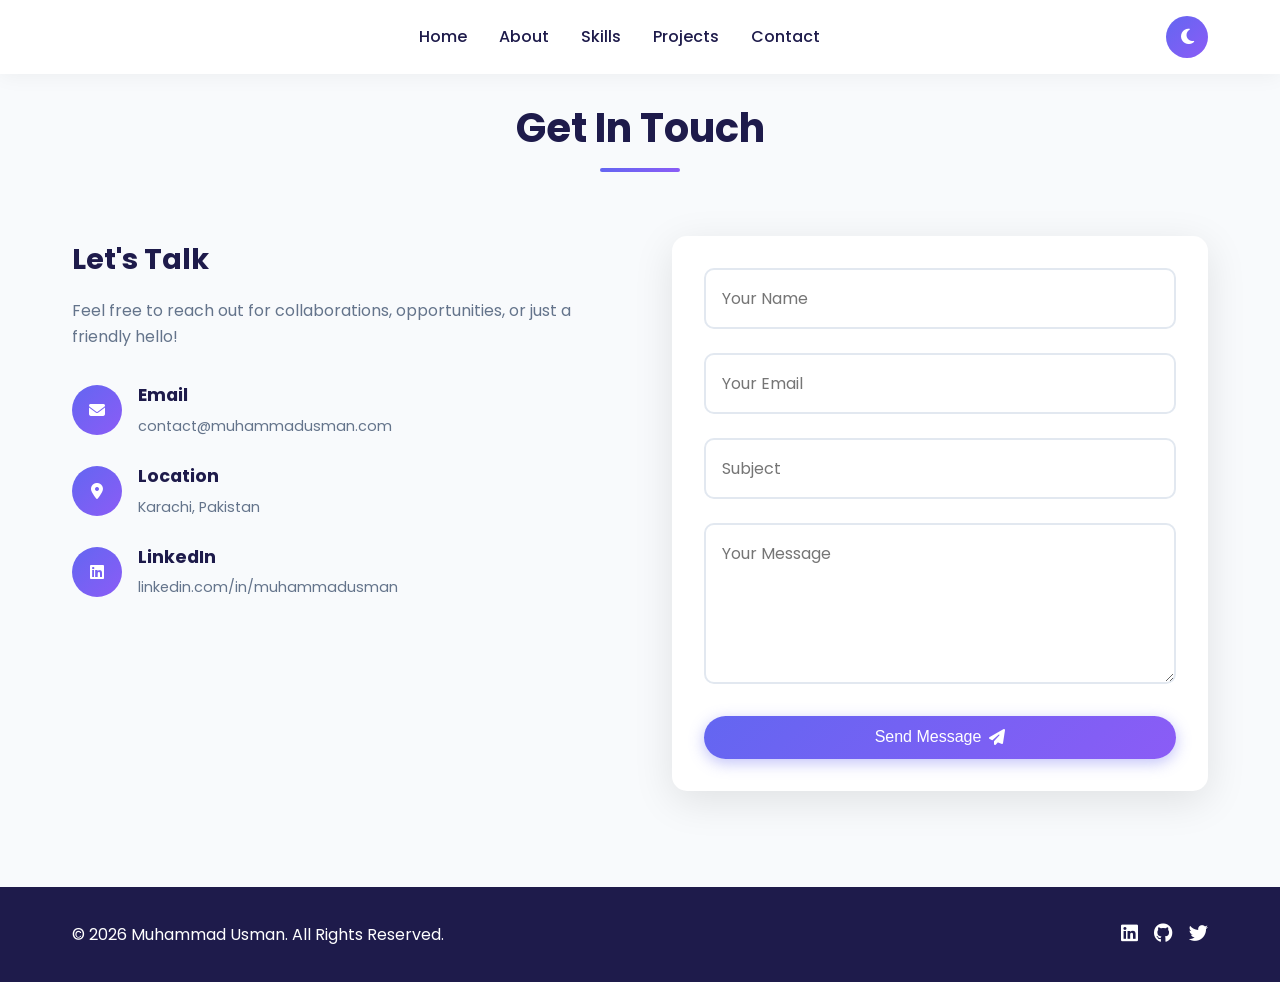
==== commit a8960c27: "Header Fixed some changes" ====
--- a/pages/contact.html
+++ b/pages/contact.html
@@ -14,7 +14,7 @@
     <nav class="navbar">
         <div class="nav-container">
             <div class="logo">
-                <a href="home.html"><span>MU</span></a>
+                <!-- <a href="home.html"><span>MU</span></a> -->
             </div>
             <ul class="nav-menu">
                 <li><a href="home.html" class="nav-link">Home</a></li>
--- a/style.css
+++ b/style.css
@@ -5,34 +5,34 @@
 }
 
 :root {
-    --primary-color: #6366f1;
-    --secondary-color: #8b5cf6;
-    --dark-color: #1e1b4b;
-    --light-color: #f8fafc;
-    --text-color: #64748b;
-    --gradient: linear-gradient(135deg, #6366f1 0%, #8b5cf6 100%);
-    --box-shadow: 0 10px 40px rgba(0,0,0,0.1);
-    --transition: all 0.3s ease;
-    
-    /* Light theme default */
-    --bg-primary: #ffffff;
-    --bg-secondary: #f8fafc;
-    --text-primary: #1e1b4b;
-    --text-secondary: #64748b;
-    --navbar-bg: rgba(255, 255, 255, 0.95);
-    --card-bg: #ffffff;
-    --border-color: #e2e8f0;
+  --primary-color: #6366f1;
+  --secondary-color: #8b5cf6;
+  --dark-color: #1e1b4b;
+  --light-color: #f8fafc;
+  --text-color: #64748b;
+  --gradient: linear-gradient(135deg, #6366f1 0%, #8b5cf6 100%);
+  --box-shadow: 0 10px 40px rgba(0, 0, 0, 0.1);
+  --transition: all 0.3s ease;
+
+  /* Light theme default */
+  --bg-primary: #ffffff;
+  --bg-secondary: #f8fafc;
+  --text-primary: #1e1b4b;
+  --text-secondary: #64748b;
+  --navbar-bg: rgba(255, 255, 255, 0.95);
+  --card-bg: #ffffff;
+  --border-color: #e2e8f0;
 }
 
 [data-theme="dark"] {
-    --bg-primary: #0f172a;
-    --bg-secondary: #1e293b;
-    --text-primary: #f8fafc;
-    --text-secondary: #94a3b8;
-    --navbar-bg: rgba(15, 23, 42, 0.95);
-    --card-bg: #1e293b;
-    --border-color: #334155;
-    --box-shadow: 0 10px 40px rgba(0,0,0,0.3);
+  --bg-primary: #0f172a;
+  --bg-secondary: #1e293b;
+  --text-primary: #f8fafc;
+  --text-secondary: #94a3b8;
+  --navbar-bg: rgba(15, 23, 42, 0.95);
+  --card-bg: #1e293b;
+  --border-color: #334155;
+  --box-shadow: 0 10px 40px rgba(0, 0, 0, 0.3);
 }
 
 html {
@@ -78,28 +78,28 @@
 
 /* Theme Toggle Button */
 .theme-toggle {
-    background: var(--gradient);
-    border: none;
-    width: 42px;
-    height: 42px;
-    border-radius: 50%;
-    display: flex;
-    align-items: center;
-    justify-content: center;
-    cursor: pointer;
-    transition: var(--transition);
-    color: white;
-    font-size: 1.1rem;
-    z-index: 1001;
+  background: var(--gradient);
+  border: none;
+  width: 42px;
+  height: 42px;
+  border-radius: 50%;
+  display: flex;
+  align-items: center;
+  justify-content: center;
+  cursor: pointer;
+  transition: var(--transition);
+  color: white;
+  font-size: 1.1rem;
+  z-index: 1001;
 }
 
 .theme-toggle:hover {
-    transform: scale(1.1);
-    box-shadow: 0 4px 15px rgba(99, 102, 241, 0.4);
+  transform: scale(1.1);
+  box-shadow: 0 4px 15px rgba(99, 102, 241, 0.4);
 }
 
 .theme-toggle i {
-    transition: transform 0.5s ease;
+  transition: transform 0.5s ease;
 }
 
 .logo span {
@@ -377,7 +377,7 @@
 .section-header h2 {
   font-size: 2.5rem;
   font-weight: 700;
-  color: var(--dark-color);
+  color: var(--text-primary);
   margin-bottom: 0.5rem;
 }
 
@@ -391,7 +391,8 @@
 
 /* About Section */
 .about-section {
-  background: white;
+  background: var(--bg-primary);
+  transition: var(--transition);
 }
 
 .about-content {
@@ -433,7 +434,8 @@
 
 /* Skills Section */
 .skills-section {
-  background: #f8fafc;
+  background: var(--bg-secondary);
+  transition: var(--transition);
 }
 
 .skills-grid {
@@ -443,7 +445,7 @@
 }
 
 .skill-card {
-  background: white;
+  background: var(--card-bg);
   padding: 2rem;
   border-radius: 15px;
   text-align: center;
@@ -487,7 +489,8 @@
 
 /* Projects Section */
 .projects-section {
-  background: white;
+  background: var(--bg-primary);
+  transition: var(--transition);
 }
 
 .projects-grid {
@@ -497,7 +500,7 @@
 }
 
 .project-card {
-  background: white;
+  background: var(--card-bg);
   border-radius: 15px;
   overflow: hidden;
   box-shadow: var(--box-shadow);
@@ -584,7 +587,8 @@
 
 /* Contact Section */
 .contact-section {
-  background: #f8fafc;
+  background: var(--bg-secondary);
+  transition: var(--transition);
 }
 
 .contact-content {
@@ -632,10 +636,11 @@
 }
 
 .contact-form {
-  background: white;
+  background: var(--card-bg);
   padding: 2rem;
   border-radius: 15px;
   box-shadow: var(--box-shadow);
+  transition: var(--transition);
 }
 
 .form-group {
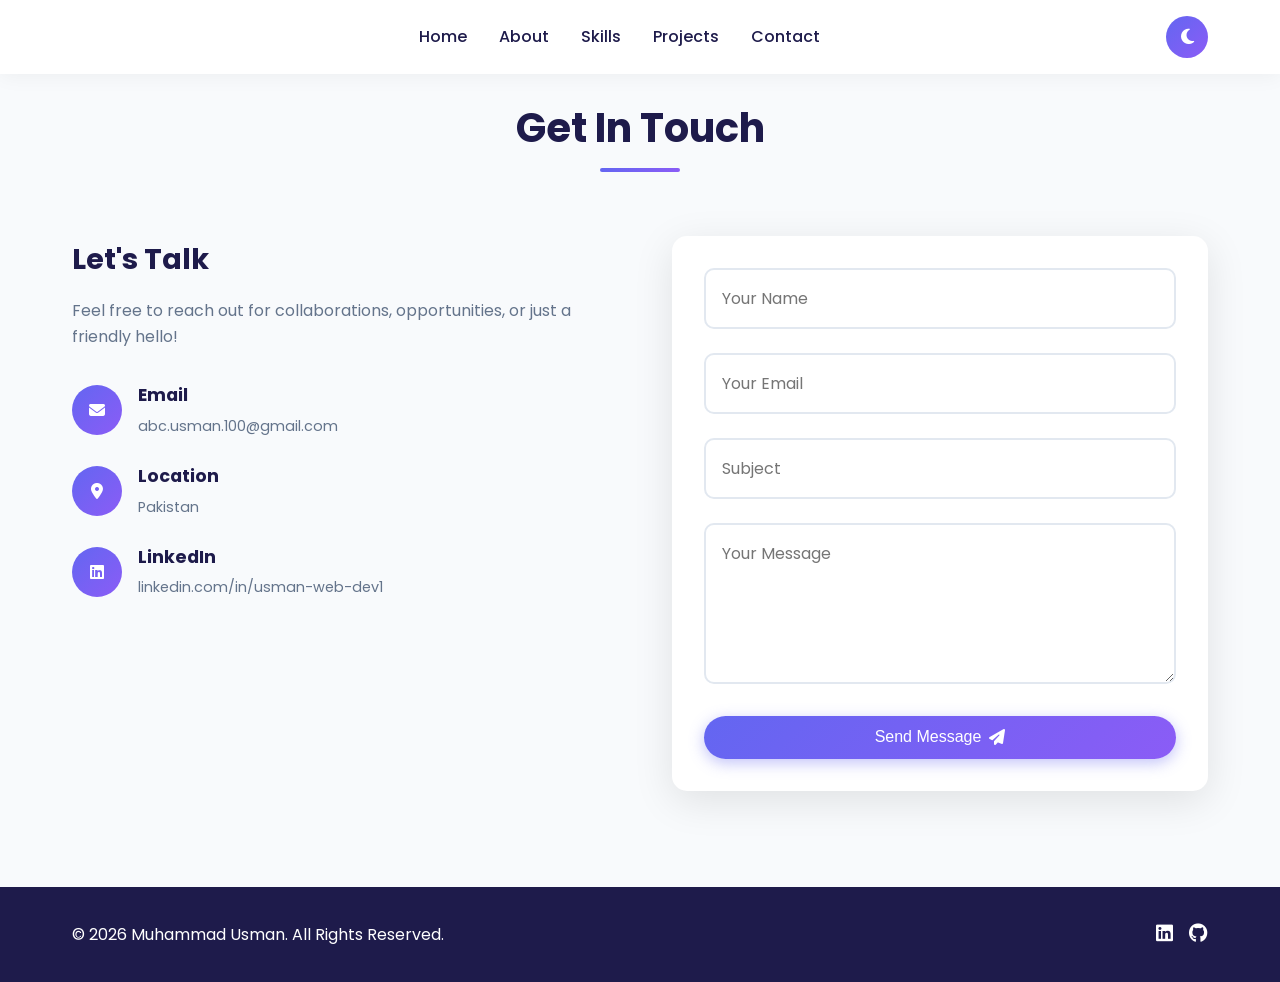
==== commit 0feaa060: "Some more chenges added NOW" ====
--- a/pages/contact.html
+++ b/pages/contact.html
@@ -52,7 +52,7 @@
                             </div>
                             <div class="contact-details">
                                 <h4>Email</h4>
-                                <span>contact@muhammadusman.com</span>
+                                <span>abc.usman.100@gmail.com</span>
                             </div>
                         </div>
                         <div class="contact-item">
@@ -61,7 +61,7 @@
                             </div>
                             <div class="contact-details">
                                 <h4>Location</h4>
-                                <span>Karachi, Pakistan</span>
+                                <span>Pakistan</span>
                             </div>
                         </div>
                         <div class="contact-item">
@@ -70,7 +70,7 @@
                             </div>
                             <div class="contact-details">
                                 <h4>LinkedIn</h4>
-                                <span>linkedin.com/in/muhammadusman</span>
+                                <span>linkedin.com/in/usman-web-dev1</span>
                             </div>
                         </div>
                     </div>
@@ -102,9 +102,8 @@
             <div class="footer-content">
                 <p>&copy; 2026 Muhammad Usman. All Rights Reserved.</p>
                 <div class="footer-social">
-                    <a href="#"><i class="fab fa-linkedin"></i></a>
-                    <a href="#"><i class="fab fa-github"></i></a>
-                    <a href="#"><i class="fab fa-twitter"></i></a>
+                    <a href="https://www.linkedin.com/in/usman-web-dev1" target="_blank"><i class="fab fa-linkedin"></i></a>
+                    <a href="https://github.com/Usman8-dev" target="_blank"><i class="fab fa-github"></i></a>
                 </div>
             </div>
         </div>
--- a/style.css
+++ b/style.css
@@ -312,11 +312,23 @@
   animation: float 6s ease-in-out infinite;
 }
 
-.profile-inner {
+/* .profile-inner {
   width: 100%;
   height: 100%;
   border-radius: 50%;
   background: linear-gradient(135deg, #e0e7ff 0%, #c7d2fe 100%);
+  display: flex;
+  align-items: center;
+  justify-content: center;
+} */
+ .profile-inner {
+  width: 100%;
+  height: 100%;
+  border-radius: 50%;
+  background-image: url('../Home_page_image.png') ;
+  background-size: 110%;
+  background-position: center;
+  background-repeat: no-repeat;
   display: flex;
   align-items: center;
   justify-content: center;
@@ -405,7 +417,10 @@
 .about-card {
   width: 100%;
   height: 450px;
-  background: linear-gradient(135deg, #e0e7ff 0%, #c7d2fe 100%);
+  /* background: linear-gradient(135deg, #e0e7ff 0%, #c7d2fe 100%);
+  border-radius: 20px;*/
+  background-image: url('../Telecommuting.gif') ;
+  /* background-size: 110%; */
   border-radius: 20px;
   box-shadow: var(--box-shadow);
 }
@@ -413,7 +428,7 @@
 .about-text h3 {
   font-size: 1.8rem;
   margin-bottom: 1.5rem;
-  color: var(--dark-color);
+  color: var(--text-primary);
 }
 
 .about-text p {
@@ -513,7 +528,7 @@
 
 .project-image {
   height: 200px;
-  background: linear-gradient(135deg, #e0e7ff 0%, #c7d2fe 100%);
+  background: url('https://picsum.photos/600/400') center/cover;
   position: relative;
 }
 
@@ -562,7 +577,7 @@
 
 .project-info h3 {
   margin-bottom: 0.5rem;
-  color: var(--dark-color);
+  color: var(--text-primary);
 }
 
 .project-info p {
